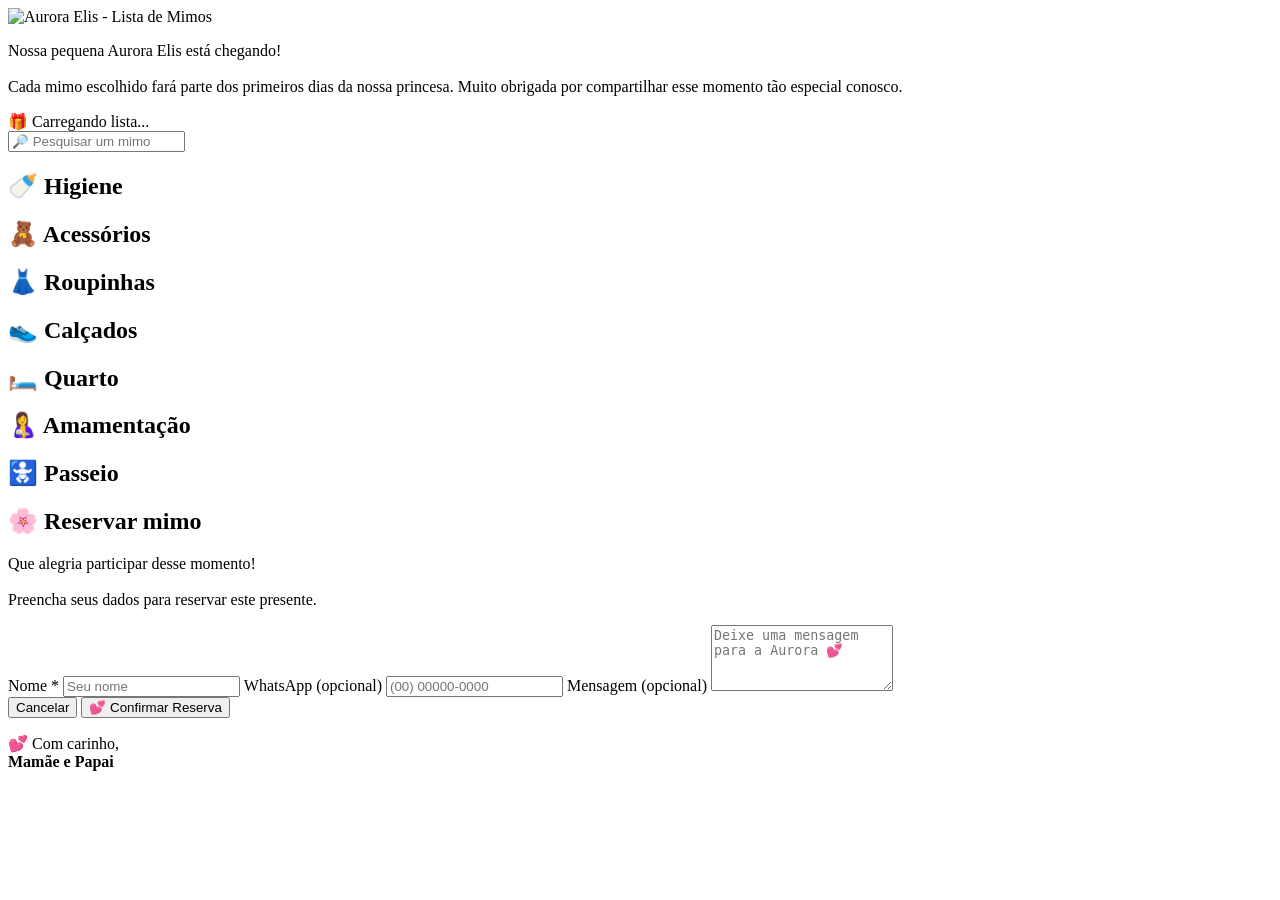
==== index.html @ a8a4fbfb "top" ====
<!DOCTYPE html>
<html lang="pt-BR">

<head>

<meta charset="UTF-8">
<meta name="viewport" content="width=device-width, initial-scale=1.0">

<title>Lista de Mimos da Aurora Elis</title>

<link rel="preconnect" href="https://fonts.googleapis.com">
<link rel="preconnect" href="https://fonts.gstatic.com" crossorigin>

<link href="https://fonts.googleapis.com/css2?family=Poppins:wght@300;400;500;600&family=Cormorant+Garamond:wght@500;700&display=swap" rel="stylesheet">

<link rel="stylesheet" href="style.css">

</head>

<body>

<div class="hero-content">

<div class="logo-aurora">
    <img
        src="assets/imagens/topo-aurora.png"
        alt="Aurora Elis - Lista de Mimos">
</div>

<p>

Nossa pequena Aurora Elis está chegando!

<br><br>

Cada mimo escolhido fará parte dos primeiros dias da nossa princesa.

Muito obrigada por compartilhar esse momento tão especial conosco.

</p>

<div class="contador" id="contador">

🎁 Carregando lista...

</div>

<input

type="text"

id="pesquisa"

placeholder="🔎 Pesquisar um mimo"

>

</div>

</header>

<main class="container">

<section class="categoria">

<h2>🍼 Higiene</h2>

<div id="higiene" class="cards"></div>

</section>

<section class="categoria">

<h2>🧸 Acessórios</h2>

<div id="acessorios" class="cards"></div>

</section>

<section class="categoria">

<h2>👗 Roupinhas</h2>

<div id="roupinhas" class="cards"></div>

</section>
   <section class="categoria">

<h2>👟 Calçados</h2>

<div id="calcados" class="cards"></div>

</section>

<section class="categoria">

<h2>🛏️ Quarto</h2>

<div id="quarto" class="cards"></div>

</section>

<section class="categoria">

<h2>🤱 Amamentação</h2>

<div id="amamentacao" class="cards"></div>

</section>

<section class="categoria">

<h2>🚼 Passeio</h2>

<div id="passeio" class="cards"></div>

</section>

</main>

<div id="modalReserva" class="modal oculto">

    <div class="modal-box">

        <h2>🌸 Reservar mimo</h2>

        <p>

            Que alegria participar desse momento!

            <br><br>

            Preencha seus dados para reservar este presente.

        </p>

        <label>Nome *</label>

        <input
            type="text"
            id="nomeConvidado"
            placeholder="Seu nome"
        >

        <label>WhatsApp (opcional)</label>

        <input
            type="text"
            id="telefoneConvidado"
            placeholder="(00) 00000-0000"
        >

        <label>Mensagem (opcional)</label>

        <textarea
            id="mensagemConvidado"
            rows="4"
            placeholder="Deixe uma mensagem para a Aurora 💕"
        ></textarea>

        <div class="modal-botoes">

            <button id="cancelarReserva">

                Cancelar

            </button>

            <button id="confirmarReserva">

                💕 Confirmar Reserva

            </button>

        </div>

    </div>

</div>

<footer>

<p>

💕 Com carinho,

<br>

<strong>Mamãe e Papai</strong>

</p>

</footer>

<script type="module" src="script.js"></script>

</body>

</html>
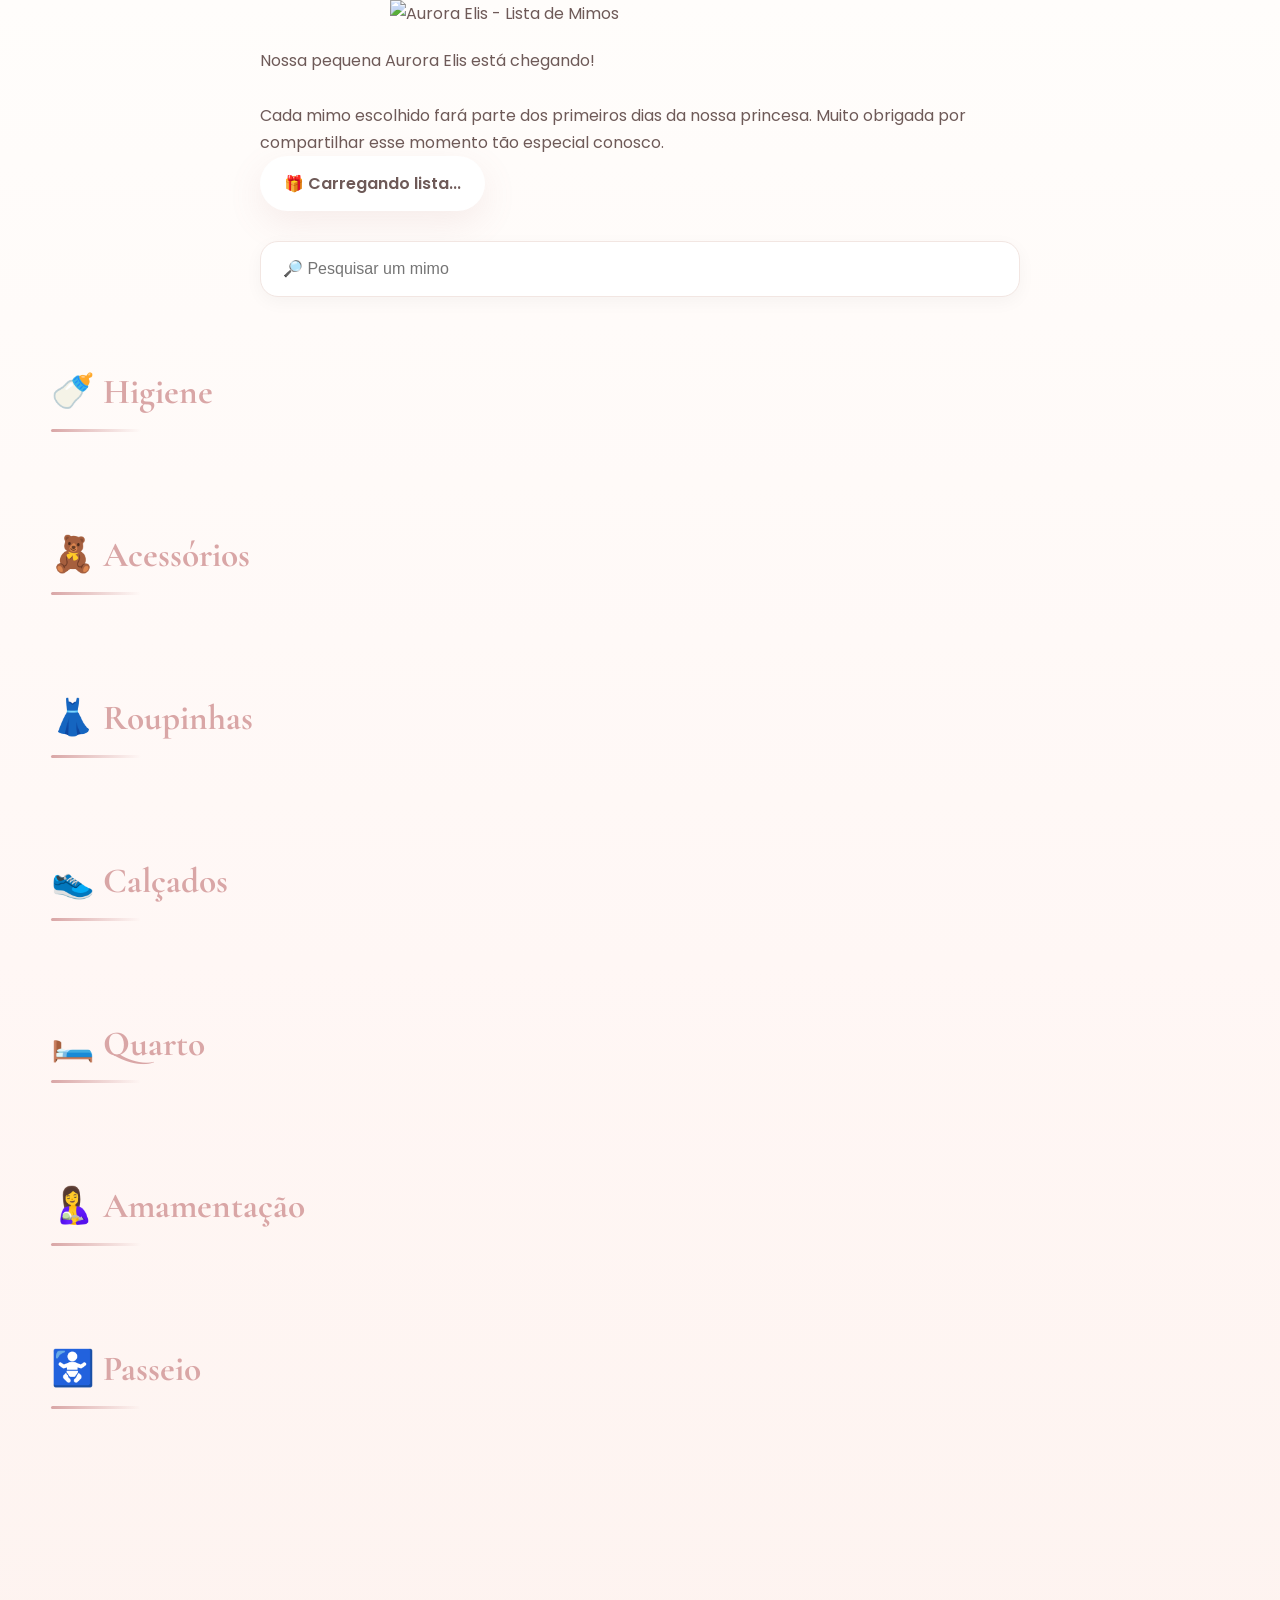
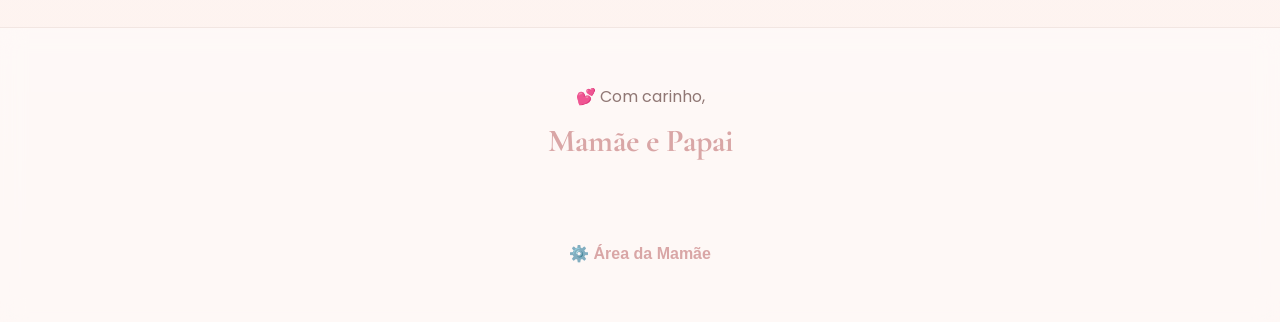
==== commit 11b8814b: "area mamae" ====
--- a/index.html
+++ b/index.html
@@ -190,8 +190,65 @@
 
 </p>
 
+<br><br>
+
+<button id="abrirMamae">
+
+⚙️ Área da Mamãe
+
+</button>
+
 </footer>
 
+<!-- ===========================
+ÁREA DA MAMÃE
+=========================== -->
+
+<div id="painelMamae" class="oculto">
+
+    <section class="container">
+
+        <h2>👩‍🍼 Área da Mamãe</h2>
+
+        <div class="dashboard">
+
+            <div class="card-dashboard">
+
+                <h2 id="totalReservas">0</h2>
+
+                <p>Reservas</p>
+
+            </div>
+
+            <div class="card-dashboard">
+
+                <h2 id="totalPresentes">0</h2>
+
+                <p>Presentes diferentes</p>
+
+            </div>
+
+        </div>
+
+        <input
+            type="text"
+            id="pesquisarMamae"
+            placeholder="🔎 Pesquisar convidado ou presente">
+
+        <div id="listaReservas"></div>
+
+        <br>
+
+        <button id="fecharPainel">
+
+            Voltar para a Lista
+
+        </button>
+
+    </section>
+
+</div>
+
 <script type="module" src="script.js"></script>
 
 </body>
--- a/style.css
+++ b/style.css
@@ -0,0 +1,837 @@
+@import url('https://fonts.googleapis.com/css2?family=Cormorant+Garamond:wght@500;700&family=Poppins:wght@300;400;500;600&display=swap');
+
+:root{
+
+--rosa:#D9A6A6;
+--rosa-claro:#F7E9E7;
+--rosa-hover:#C88E8E;
+
+--bege:#FFF8F6;
+
+--bege2:#FDF4F1;
+
+--dourado:#C7A36B;
+
+--texto:#6E5A58;
+
+--branco:#ffffff;
+
+--borda:#F2E6E2;
+
+--sombra:0 12px 35px rgba(182,122,122,.12);
+
+}
+
+*{
+
+margin:0;
+
+padding:0;
+
+box-sizing:border-box;
+
+}
+
+html{
+
+scroll-behavior:smooth;
+
+}
+
+body{
+
+font-family:'Poppins',sans-serif;
+
+background:linear-gradient(180deg,#FFFDFB,#FFF7F5,#FDF2EE);
+
+color:var(--texto);
+
+line-height:1.7;
+
+}
+
+.hero{
+
+padding:90px 20px 70px;
+
+text-align:center;
+
+position:relative;
+
+overflow:hidden;
+
+}
+
+.hero::before{
+
+content:"🌸";
+
+position:absolute;
+
+left:40px;
+
+top:35px;
+
+font-size:42px;
+
+opacity:.20;
+
+animation:flutuar 5s ease-in-out infinite;
+
+}
+
+.hero::after{
+
+content:"🌿";
+
+position:absolute;
+
+right:45px;
+
+top:45px;
+
+font-size:40px;
+
+opacity:.20;
+
+animation:flutuar 6s ease-in-out infinite;
+
+}
+
+.hero-content{
+
+max-width:760px;
+
+margin:auto;
+
+}
+
+h1{
+
+font-family:'Cormorant Garamond',serif;
+
+font-size:4rem;
+
+color:var(--rosa);
+
+margin-bottom:18px;
+
+font-weight:700;
+
+letter-spacing:.5px;
+
+}
+
+.hero p{
+
+font-size:1.08rem;
+
+line-height:1.9;
+
+color:#8B7673;
+
+max-width:700px;
+
+margin:25px auto;
+
+}
+
+.contador{
+
+display:inline-flex;
+
+align-items:center;
+
+gap:10px;
+
+padding:14px 24px;
+
+background:white;
+
+border-radius:999px;
+
+box-shadow:var(--sombra);
+
+margin-bottom:25px;
+
+font-weight:600;
+
+}
+
+#pesquisa{
+margin-top:5px;    
+
+width:100%;
+
+padding:18px 22px;
+
+border-radius:18px;
+
+border:1px solid var(--borda);
+
+background:white;
+
+font-size:1rem;
+
+outline:none;
+
+transition:.30s;
+
+box-shadow:0 5px 18px rgba(0,0,0,.04);
+
+}
+
+#pesquisa:focus{
+
+border-color:var(--rosa);
+
+box-shadow:0 0 0 4px rgba(217,166,166,.15);
+
+}
+
+.container{
+
+width:min(1200px,92%);
+
+margin:auto;
+
+padding-bottom:90px;
+
+}
+
+.categoria{
+
+margin-top:65px;
+
+}
+
+.categoria h2{
+
+font-family:'Cormorant Garamond',serif;
+
+font-size:2.2rem;
+
+color:var(--rosa);
+
+margin-bottom:28px;
+
+position:relative;
+
+padding-bottom:10px;
+
+}
+
+.categoria h2::after{
+
+content:"";
+
+position:absolute;
+
+left:0;
+
+bottom:0;
+
+width:90px;
+
+height:3px;
+
+background:linear-gradient(to right,var(--rosa),transparent);
+
+border-radius:99px;
+
+}
+
+.cards{
+
+display:grid;
+
+grid-template-columns:repeat(auto-fit,minmax(280px,1fr));
+
+gap:26px;
+
+}
+
+@keyframes flutuar{
+
+0%,100%{
+
+transform:translateY(0);
+
+}
+
+50%{
+
+transform:translateY(10px);
+
+}
+
+}
+.card{
+
+background:var(--branco);
+
+border-radius:26px;
+
+padding:24px;
+
+border:1px solid var(--borda);
+
+box-shadow:var(--sombra);
+
+transition:.35s;
+
+position:relative;
+
+overflow:hidden;
+
+display:flex;
+
+flex-direction:column;
+
+gap:18px;
+
+}
+
+.card::before{
+
+content:"";
+
+position:absolute;
+
+top:0;
+
+left:0;
+
+width:100%;
+
+height:5px;
+
+background:linear-gradient(90deg,var(--rosa),#F2D7D7);
+
+}
+
+.card:hover{
+
+transform:translateY(-8px);
+
+box-shadow:0 18px 45px rgba(182,122,122,.18);
+
+}
+
+.nome{
+
+font-size:1.18rem;
+
+font-weight:600;
+
+color:#6A5653;
+
+line-height:1.5;
+
+min-height:55px;
+
+}
+
+.status{
+
+display:inline-flex;
+
+align-items:center;
+
+justify-content:center;
+
+width:max-content;
+
+padding:8px 16px;
+
+border-radius:999px;
+
+background:#FFF6EC;
+
+color:var(--dourado);
+
+font-size:.88rem;
+
+font-weight:600;
+
+}
+
+.btn-link{
+
+display:block;
+
+width:100%;
+
+text-align:center;
+
+padding:13px;
+
+border-radius:14px;
+
+text-decoration:none;
+
+background:#FFF3F3;
+
+color:var(--rosa);
+
+font-weight:600;
+
+transition:.25s;
+
+}
+
+.btn-link:hover{
+
+background:#F9E4E4;
+
+transform:scale(1.02);
+
+}
+
+.btn-reservar{
+
+width:100%;
+
+padding:15px;
+
+border:none;
+
+border-radius:14px;
+
+background:linear-gradient(135deg,var(--rosa),#E2B8B8);
+
+color:white;
+
+font-size:1rem;
+
+font-weight:600;
+
+cursor:pointer;
+
+transition:.30s;
+
+}
+
+.btn-reservar:hover{
+
+transform:translateY(-2px);
+
+background:linear-gradient(135deg,var(--rosa-hover),var(--rosa));
+
+}
+
+.btn-reservar:disabled{
+
+cursor:not-allowed;
+
+background:#D5D5D5;
+
+transform:none;
+
+}
+
+footer{
+
+margin-top:100px;
+
+padding:55px 20px;
+
+text-align:center;
+
+border-top:1px solid var(--borda);
+
+background:rgba(255,255,255,.45);
+
+backdrop-filter:blur(12px);
+
+}
+
+footer p{
+
+color:#907774;
+
+line-height:1.8;
+
+}
+
+footer strong{
+
+font-family:'Cormorant Garamond',serif;
+
+font-size:2rem;
+
+color:var(--rosa);
+
+}
+
+/* ===========================
+   MODAL
+=========================== */
+
+.modal{
+
+position:fixed;
+inset:0;
+
+display:flex;
+justify-content:center;
+align-items:center;
+
+padding:20px;
+
+background:rgba(60,40,40,.35);
+
+backdrop-filter:blur(8px);
+
+z-index:999;
+
+}
+
+.oculto{
+
+display:none;
+
+}
+
+.modal-box{
+
+background:white;
+
+width:90%;
+max-width:520px;
+
+border-radius:30px;
+
+padding:35px;
+
+display:flex;
+flex-direction:column;
+gap:16px;
+
+box-shadow:0 25px 60px rgba(0,0,0,.18);
+
+animation:modalEntrada .35s ease;
+
+}
+
+.modal-box h2{
+
+font-family:'Cormorant Garamond',serif;
+
+font-size:2.2rem;
+
+color:var(--rosa);
+
+text-align:center;
+
+}
+
+.modal-box p{
+
+text-align:center;
+
+color:#8A7572;
+
+margin-bottom:10px;
+
+}
+
+.modal-box label{
+
+font-weight:600;
+
+color:#8B6F6F;
+
+}
+
+.modal-box input,
+.modal-box textarea{
+
+width:100%;
+
+padding:14px;
+
+border-radius:14px;
+
+border:1px solid var(--borda);
+
+font-family:'Poppins',sans-serif;
+
+font-size:1rem;
+
+outline:none;
+
+background:#FFFDFC;
+
+}
+
+.modal-box input:focus,
+.modal-box textarea:focus{
+
+border-color:var(--rosa);
+
+box-shadow:0 0 0 4px rgba(217,166,166,.15);
+
+}
+
+.modal-box textarea{
+
+resize:vertical;
+
+min-height:120px;
+
+}
+
+.modal-botoes{
+
+display:flex;
+
+justify-content:flex-end;
+
+gap:15px;
+
+margin-top:10px;
+
+}
+
+#cancelarReserva{
+
+background:#EFE7E5;
+
+color:#786664;
+
+}
+
+#cancelarReserva:hover{
+
+background:#E5DBD8;
+
+}
+
+#confirmarReserva{
+
+flex:1;
+
+}
+
+@keyframes modalEntrada{
+
+from{
+
+opacity:0;
+
+transform:translateY(20px) scale(.95);
+
+}
+
+to{
+
+opacity:1;
+
+transform:translateY(0) scale(1);
+
+}
+
+}
+/* ===========================
+   LOGO DA AURORA
+=========================== */
+
+.logo-aurora{
+
+display:flex;
+
+justify-content:center;
+
+margin-bottom:20px;
+
+}
+
+.logo-aurora img{
+
+width:500px;
+max-width:90%;
+height:auto;
+display:block;
+
+}
+
+/* ===========================
+   DASHBOARD
+=========================== */
+
+.dashboard{
+
+display:grid;
+
+grid-template-columns:repeat(auto-fit,minmax(220px,1fr));
+
+gap:20px;
+
+margin-bottom:35px;
+
+}
+
+.card-dashboard{
+
+background:white;
+
+padding:25px;
+
+border-radius:22px;
+
+box-shadow:var(--sombra);
+
+text-align:center;
+
+}
+
+.card-dashboard h2{
+
+font-size:2.3rem;
+
+color:var(--rosa);
+
+font-family:'Cormorant Garamond',serif;
+
+margin-bottom:8px;
+
+}
+
+.card-dashboard p{
+
+color:#8A7572;
+
+font-weight:500;
+
+}
+
+#pesquisar{
+
+width:100%;
+
+margin-bottom:35px;
+
+padding:18px;
+
+border-radius:18px;
+
+border:1px solid var(--borda);
+
+font-size:1rem;
+
+}
+
+.reserva-card{
+
+background:white;
+
+border-radius:22px;
+
+padding:22px;
+
+margin-bottom:18px;
+
+box-shadow:var(--sombra);
+
+}
+
+.reserva-card h3{
+
+color:var(--rosa);
+
+margin-bottom:12px;
+
+}
+
+.reserva-card p{
+
+margin:6px 0;
+
+}
+
+.btn-cancelar{
+
+margin-top:15px;
+
+width:100%;
+
+padding:12px;
+
+border:none;
+
+border-radius:12px;
+
+background:#E98B8B;
+
+color:white;
+
+cursor:pointer;
+
+font-weight:600;
+
+transition:.25s;
+
+}
+
+.btn-cancelar:hover{
+
+background:#D46D6D;
+
+}
+
+/* ===========================
+PAINEL MAMÃE
+=========================== */
+
+#painelMamae{
+
+padding:60px 0;
+
+background:#FFFDFB;
+
+}
+
+#abrirMamae{
+
+background:none;
+
+border:none;
+
+color:var(--rosa);
+
+font-weight:600;
+
+cursor:pointer;
+
+font-size:1rem;
+
+margin-top:20px;
+
+}
+
+#abrirMamae:hover{
+
+text-decoration:underline;
+
+}
+
+#fecharPainel{
+
+width:100%;
+
+padding:15px;
+
+border:none;
+
+border-radius:16px;
+
+background:var(--rosa);
+
+color:white;
+
+font-size:1rem;
+
+cursor:pointer;
+
+}
